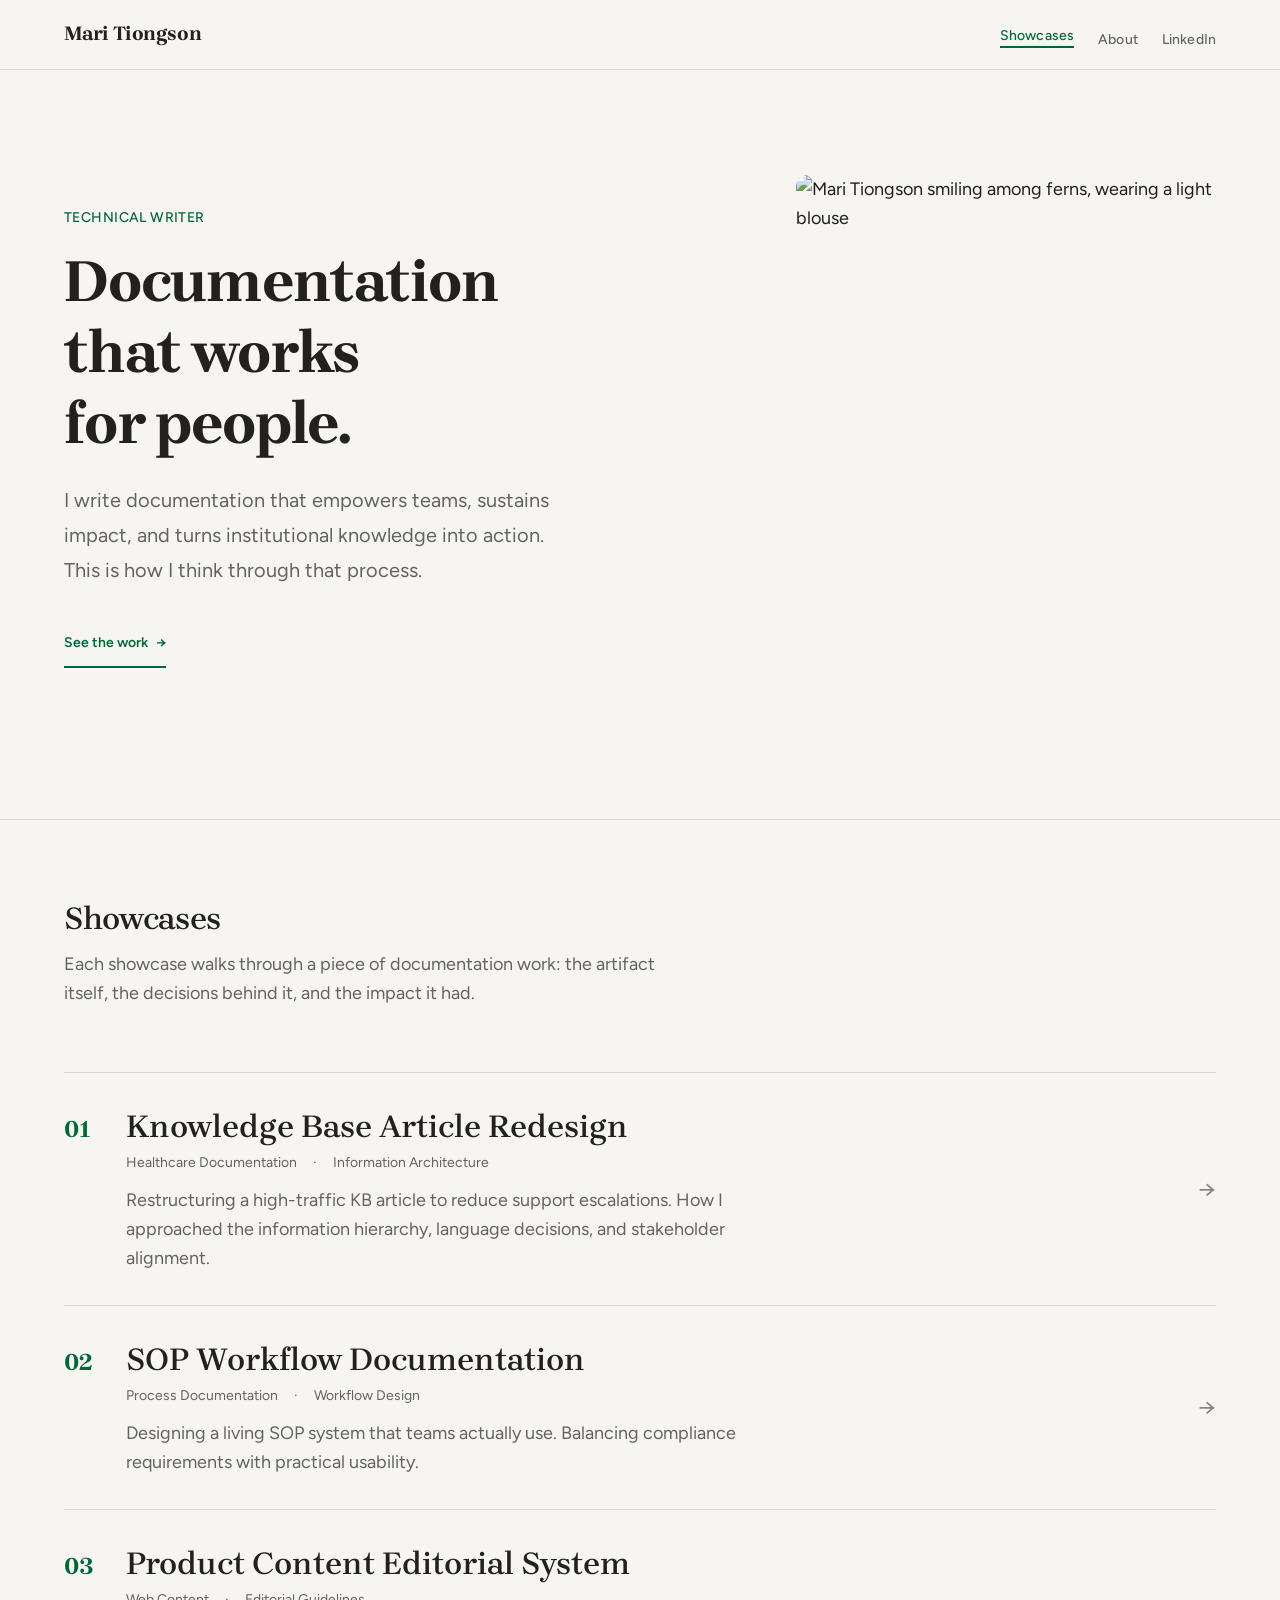
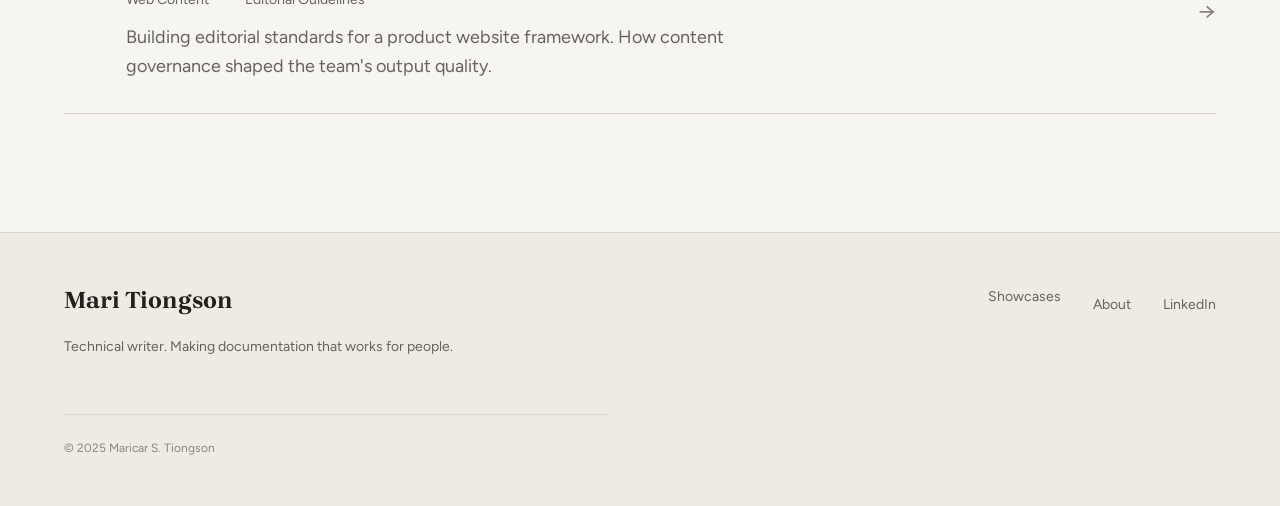
==== index.html @ 70fa8dd5 "feat: implement landing page layout and core interactive features including mobile navigation and sc" ====
<!DOCTYPE html>
<html lang="en">
<head>
  <meta charset="UTF-8">
  <meta name="viewport" content="width=device-width, initial-scale=1.0">
  <title>Mari Tiongson — Technical Writer</title>
  <meta name="description" content="Portfolio of Maricar S. Tiongson, a technical writer who makes documentation that empowers people. Explore process-driven showcases of documentation craft.">

  <!-- Fonts -->
  <link rel="preconnect" href="https://fonts.googleapis.com">
  <link rel="preconnect" href="https://fonts.gstatic.com" crossorigin>
  <link href="https://fonts.googleapis.com/css2?family=Brygada+1918:ital,wght@0,400;0,500;0,600;0,700;1,400;1,500&family=Figtree:wght@400;500;600;700&display=swap" rel="stylesheet">

  <!-- Styles -->
  <link rel="stylesheet" href="css/tokens.css">
  <link rel="stylesheet" href="css/base.css">
  <link rel="stylesheet" href="css/layout.css">
  <link rel="stylesheet" href="css/pages/landing.css">
</head>
<body>
  <div class="page">

    <!-- Skip link -->
    <a href="#main-content" class="skip-link">Skip to content</a>

    <!-- Navigation -->
    <nav class="nav" aria-label="Primary navigation">
      <div class="nav__inner">
        <a href="/" class="nav__name">Mari Tiongson</a>

        <button class="nav__toggle" aria-expanded="false" aria-controls="nav-links" aria-label="Toggle navigation menu">
          <span class="nav__toggle-line"></span>
          <span class="nav__toggle-line"></span>
          <span class="nav__toggle-line"></span>
        </button>

        <ul class="nav__links" id="nav-links" role="list">
          <li><a href="/" class="nav__link" aria-current="page">Showcases</a></li>
          <li><a href="about.html" class="nav__link">About</a></li>
          <li><a href="https://www.linkedin.com/in/maricarsarangay/" class="nav__link" rel="noopener noreferrer" target="_blank">LinkedIn</a></li>
        </ul>
      </div>
    </nav>

    <!-- Main content -->
    <main id="main-content" class="page__content">

      <!-- Hero -->
      <section class="hero" aria-labelledby="hero-title">
        <div class="hero__inner">
          <div class="hero__content">
            <p class="hero__label reveal">Technical Writer</p>
            <h1 id="hero-title" class="hero__title reveal" data-delay="1">
              Documentation that works for people.
            </h1>
            <p class="hero__description reveal" data-delay="2">
              I write documentation that empowers teams, sustains impact, and turns institutional knowledge into action. This is how I think through that process.
            </p>
            <a href="#showcases" class="hero__cta reveal" data-delay="3">
              See the work
              <span class="hero__cta-arrow" aria-hidden="true">→</span>
            </a>
          </div>
          <div class="hero__photo-wrapper reveal" data-delay="2">
            <img
              src="assets/mari-photo.jpg"
              alt="Mari Tiongson smiling among ferns, wearing a light blouse"
              class="hero__photo"
              width="420"
              height="525"
            >
          </div>
        </div>
      </section>

      <!-- Showcases -->
      <section id="showcases" class="showcases-intro" aria-labelledby="showcases-heading">
        <div class="showcases-intro__inner">
          <h2 id="showcases-heading" class="showcases-intro__heading reveal">Showcases</h2>
          <p class="showcases-intro__sub reveal" data-delay="1">
            Each showcase walks through a piece of documentation work: the artifact itself, the decisions behind it, and the impact it had.
          </p>
        </div>
      </section>

      <section class="showcase-list" aria-label="List of showcases">
        <div class="showcase-list__inner">

          <!-- Showcase 1 -->
          <a href="showcases/knowledge-base-redesign.html" class="showcase-entry reveal">
            <span class="showcase-entry__number" aria-hidden="true">01</span>
            <div class="showcase-entry__body">
              <h3 class="showcase-entry__title">Knowledge Base Article Redesign</h3>
              <div class="showcase-entry__meta">
                <span>Healthcare Documentation</span>
                <span>·</span>
                <span>Information Architecture</span>
              </div>
              <p class="showcase-entry__excerpt">
                Restructuring a high-traffic KB article to reduce support escalations. How I approached the information hierarchy, language decisions, and stakeholder alignment.
              </p>
            </div>
            <span class="showcase-entry__arrow" aria-hidden="true">→</span>
          </a>

          <!-- Showcase 2 (placeholder) -->
          <a href="#" class="showcase-entry reveal" data-delay="1" aria-disabled="true">
            <span class="showcase-entry__number" aria-hidden="true">02</span>
            <div class="showcase-entry__body">
              <h3 class="showcase-entry__title">SOP Workflow Documentation</h3>
              <div class="showcase-entry__meta">
                <span>Process Documentation</span>
                <span>·</span>
                <span>Workflow Design</span>
              </div>
              <p class="showcase-entry__excerpt">
                Designing a living SOP system that teams actually use. Balancing compliance requirements with practical usability.
              </p>
            </div>
            <span class="showcase-entry__arrow" aria-hidden="true">→</span>
          </a>

          <!-- Showcase 3 (placeholder) -->
          <a href="#" class="showcase-entry reveal" data-delay="2" aria-disabled="true">
            <span class="showcase-entry__number" aria-hidden="true">03</span>
            <div class="showcase-entry__body">
              <h3 class="showcase-entry__title">Product Content Editorial System</h3>
              <div class="showcase-entry__meta">
                <span>Web Content</span>
                <span>·</span>
                <span>Editorial Guidelines</span>
              </div>
              <p class="showcase-entry__excerpt">
                Building editorial standards for a product website framework. How content governance shaped the team's output quality.
              </p>
            </div>
            <span class="showcase-entry__arrow" aria-hidden="true">→</span>
          </a>

        </div>
      </section>

    </main>

    <!-- Footer -->
    <footer class="footer">
      <div class="footer__inner">
        <div class="footer__brand">
          <p class="footer__name">Mari Tiongson</p>
          <p class="footer__tagline">Technical writer. Making documentation that works for people.</p>
        </div>
        <ul class="footer__links" role="list">
          <li><a href="/" class="footer__link">Showcases</a></li>
          <li><a href="about.html" class="footer__link">About</a></li>
          <li><a href="https://www.linkedin.com/in/maricarsarangay/" class="footer__link" rel="noopener noreferrer" target="_blank">LinkedIn</a></li>
        </ul>
        <p class="footer__copy">© 2025 Maricar S. Tiongson</p>
      </div>
    </footer>

  </div>

  <script src="js/main.js"></script>
</body>
</html>
---- css/tokens.css ----
/* ============================================
   DESIGN TOKENS — Mari Portfolio
   A technical writer's portfolio.
   Grounded, generous, warm.
   ============================================ */

:root {
  /* ---- Color: Committed green strategy ---- */
  /* Primary: deep fern green, drawn from the botanical warmth of Mari's photo */
  --color-primary: oklch(0.45 0.12 155);
  --color-primary-hover: oklch(0.38 0.10 155);
  --color-primary-light: oklch(0.92 0.04 155);
  --color-primary-subtle: oklch(0.96 0.02 155);

  /* Surface: warm ivory, never pure white */
  --color-surface: oklch(0.97 0.005 80);
  --color-surface-raised: oklch(0.99 0.003 80);
  --color-surface-sunken: oklch(0.94 0.008 80);

  /* Text: warm near-black, never pure black */
  --color-text: oklch(0.25 0.01 80);
  --color-text-muted: oklch(0.50 0.01 80);
  --color-text-faint: oklch(0.62 0.008 80);
  --color-text-on-primary: oklch(0.97 0.005 155);

  /* Borders and separators */
  --color-border: oklch(0.88 0.01 80);
  --color-border-strong: oklch(0.78 0.01 80);

  /* Accent: selective terracotta warmth */
  --color-warm: oklch(0.62 0.14 50);
  --color-warm-light: oklch(0.90 0.06 50);

  /* Focus ring */
  --color-focus: oklch(0.55 0.15 155);

  /* ---- Typography ---- */
  --font-display: 'Brygada 1918', Georgia, 'Times New Roman', serif;
  --font-body: 'Figtree', system-ui, -apple-system, sans-serif;

  /* Scale: ~1.33 (perfect fourth) */
  --text-xs: 0.75rem;
  --text-sm: 0.875rem;
  --text-base: 1.125rem;
  --text-md: 1.25rem;
  --text-lg: clamp(1.25rem, 1.5vw + 0.5rem, 1.5rem);
  --text-xl: clamp(1.5rem, 2vw + 0.5rem, 2rem);
  --text-2xl: clamp(1.75rem, 2.5vw + 0.5rem, 2.5rem);
  --text-3xl: clamp(2rem, 3vw + 0.5rem, 3rem);
  --text-display: clamp(2.25rem, 4vw + 0.5rem, 3.75rem);

  /* Line heights */
  --leading-tight: 1.2;
  --leading-snug: 1.35;
  --leading-normal: 1.6;
  --leading-relaxed: 1.75;

  /* Font weights */
  --weight-regular: 400;
  --weight-medium: 500;
  --weight-semibold: 600;
  --weight-bold: 700;

  /* Measure */
  --measure-body: 68ch;
  --measure-narrow: 52ch;
  --measure-wide: 80ch;

  /* ---- Spacing ---- */
  /* Intentionally varied for rhythm */
  --space-2xs: 0.25rem;
  --space-xs: 0.5rem;
  --space-sm: 0.75rem;
  --space-md: 1rem;
  --space-lg: 1.5rem;
  --space-xl: 2rem;
  --space-2xl: 3rem;
  --space-3xl: clamp(3rem, 5vw + 1rem, 5rem);
  --space-4xl: clamp(4rem, 7vw + 1rem, 8rem);
  --space-section: clamp(4rem, 8vw + 1rem, 10rem);

  /* ---- Layout ---- */
  --page-max-width: 72rem;
  --page-gutter: clamp(1.25rem, 4vw, 3rem);

  /* ---- Motion ---- */
  --ease-out-expo: cubic-bezier(0.16, 1, 0.3, 1);
  --ease-out-quart: cubic-bezier(0.25, 1, 0.5, 1);
  --ease-out-quint: cubic-bezier(0.22, 1, 0.36, 1);
  --duration-fast: 150ms;
  --duration-normal: 300ms;
  --duration-slow: 500ms;
  --duration-reveal: 800ms;

  /* ---- Borders ---- */
  --radius-sm: 4px;
  --radius-md: 8px;
  --radius-lg: 12px;
}

/* Reduced motion: collapse durations */
@media (prefers-reduced-motion: reduce) {
  :root {
    --duration-fast: 0ms;
    --duration-normal: 0ms;
    --duration-slow: 0ms;
    --duration-reveal: 0ms;
  }
}
---- css/base.css ----
/* ============================================
   BASE — Reset, body defaults, typography
   ============================================ */

/* --- Minimal reset --- */
*,
*::before,
*::after {
  box-sizing: border-box;
  margin: 0;
  padding: 0;
}

html {
  scroll-behavior: smooth;
  -webkit-text-size-adjust: 100%;
  text-size-adjust: 100%;
}

@media (prefers-reduced-motion: reduce) {
  html {
    scroll-behavior: auto;
  }
}

body {
  font-family: var(--font-body);
  font-size: var(--text-base);
  font-weight: var(--weight-regular);
  line-height: var(--leading-normal);
  color: var(--color-text);
  background-color: var(--color-surface);
  -webkit-font-smoothing: antialiased;
  -moz-osx-font-smoothing: grayscale;
  text-rendering: optimizeLegibility;
}

/* --- Typography defaults --- */
h1, h2, h3, h4, h5, h6 {
  font-family: var(--font-display);
  font-weight: var(--weight-bold);
  line-height: var(--leading-tight);
  color: var(--color-text);
  text-wrap: balance;
}

h1 {
  font-size: var(--text-display);
  letter-spacing: -0.02em;
}

h2 {
  font-size: var(--text-2xl);
  font-weight: var(--weight-semibold);
  letter-spacing: -0.01em;
}

h3 {
  font-size: var(--text-xl);
  font-weight: var(--weight-semibold);
}

h4 {
  font-size: var(--text-lg);
  font-weight: var(--weight-medium);
}

p {
  max-width: var(--measure-body);
}

/* Readable defaults for body copy */
p + p {
  margin-top: var(--space-md);
}

/* --- Links --- */
a {
  color: var(--color-primary);
  text-decoration-thickness: 1px;
  text-underline-offset: 0.15em;
  transition: color var(--duration-fast) var(--ease-out-quart);
}

a:hover {
  color: var(--color-primary-hover);
}

/* --- Focus --- */
:focus-visible {
  outline: 2px solid var(--color-focus);
  outline-offset: 3px;
  border-radius: var(--radius-sm);
}

/* --- Images --- */
img {
  display: block;
  max-width: 100%;
  height: auto;
}

/* --- Lists --- */
ul, ol {
  padding-left: var(--space-lg);
}

li + li {
  margin-top: var(--space-xs);
}

/* --- Misc --- */
strong {
  font-weight: var(--weight-semibold);
}

blockquote {
  padding-left: var(--space-lg);
  border-left: 2px solid var(--color-border);
  color: var(--color-text-muted);
  font-style: italic;
}

hr {
  border: none;
  height: 1px;
  background-color: var(--color-border);
  margin: var(--space-2xl) 0;
}

/* --- Skip to content (a11y) --- */
.skip-link {
  position: absolute;
  top: -100%;
  left: var(--space-md);
  background: var(--color-primary);
  color: var(--color-text-on-primary);
  padding: var(--space-xs) var(--space-md);
  font-size: var(--text-sm);
  font-weight: var(--weight-medium);
  border-radius: 0 0 var(--radius-md) var(--radius-md);
  z-index: 1000;
  transition: top var(--duration-fast) var(--ease-out-quart);
}

.skip-link:focus {
  top: 0;
  outline: none;
}

/* --- Selection --- */
::selection {
  background-color: var(--color-primary-light);
  color: var(--color-text);
}

/* --- Utility: screen reader only --- */
.sr-only {
  position: absolute;
  width: 1px;
  height: 1px;
  padding: 0;
  margin: -1px;
  overflow: hidden;
  clip: rect(0, 0, 0, 0);
  white-space: nowrap;
  border-width: 0;
}
---- css/layout.css ----
/* ============================================
   LAYOUT — Navigation, footer, page structure
   ============================================ */

/* --- Page wrapper --- */
.page {
  min-height: 100dvh;
  display: flex;
  flex-direction: column;
}

.page__content {
  flex: 1;
}

/* --- Navigation --- */
.nav {
  position: sticky;
  top: 0;
  z-index: 100;
  background-color: oklch(0.97 0.005 80 / 0.92);
  backdrop-filter: blur(12px);
  -webkit-backdrop-filter: blur(12px);
  border-bottom: 1px solid var(--color-border);
  padding: var(--space-md) var(--page-gutter);
}

.nav__inner {
  max-width: var(--page-max-width);
  margin: 0 auto;
  display: flex;
  align-items: center;
  justify-content: space-between;
  gap: var(--space-lg);
}

.nav__name {
  font-family: var(--font-display);
  font-size: var(--text-md);
  font-weight: var(--weight-bold);
  color: var(--color-text);
  text-decoration: none;
  letter-spacing: -0.01em;
  transition: color var(--duration-fast) var(--ease-out-quart);
}

.nav__name:hover {
  color: var(--color-primary);
}

.nav__links {
  display: flex;
  align-items: center;
  gap: var(--space-lg);
  list-style: none;
  padding: 0;
}

.nav__link {
  font-size: var(--text-sm);
  font-weight: var(--weight-medium);
  color: var(--color-text-muted);
  text-decoration: none;
  letter-spacing: 0.01em;
  transition: color var(--duration-fast) var(--ease-out-quart);
  position: relative;
}

.nav__link::after {
  content: '';
  position: absolute;
  bottom: -4px;
  left: 0;
  width: 0;
  height: 2px;
  background-color: var(--color-primary);
  transition: width var(--duration-normal) var(--ease-out-expo);
}

.nav__link:hover {
  color: var(--color-text);
}

.nav__link:hover::after {
  width: 100%;
}

.nav__link[aria-current="page"] {
  color: var(--color-primary);
}

.nav__link[aria-current="page"]::after {
  width: 100%;
}

/* Mobile nav toggle */
.nav__toggle {
  display: none;
  background: none;
  border: none;
  cursor: pointer;
  padding: var(--space-xs);
  color: var(--color-text);
}

.nav__toggle-line {
  display: block;
  width: 20px;
  height: 2px;
  background-color: currentColor;
  transition: transform var(--duration-normal) var(--ease-out-expo),
              opacity var(--duration-fast) var(--ease-out-quart);
}

.nav__toggle-line + .nav__toggle-line {
  margin-top: 5px;
}

/* --- Mobile nav --- */
@media (max-width: 640px) {
  .nav__toggle {
    display: block;
  }

  .nav__links {
    position: absolute;
    top: 100%;
    left: 0;
    right: 0;
    flex-direction: column;
    align-items: flex-start;
    gap: 0;
    background-color: var(--color-surface);
    border-bottom: 1px solid var(--color-border);
    padding: 0 var(--page-gutter);
    max-height: 0;
    overflow: hidden;
    transition: max-height var(--duration-normal) var(--ease-out-expo),
                padding var(--duration-normal) var(--ease-out-expo);
  }

  .nav__links[data-open="true"] {
    max-height: 300px;
    padding: var(--space-md) var(--page-gutter) var(--space-lg);
  }

  .nav__link {
    padding: var(--space-sm) 0;
    font-size: var(--text-base);
  }

  .nav__link::after {
    display: none;
  }

  /* Hamburger animation */
  .nav__toggle[aria-expanded="true"] .nav__toggle-line:nth-child(1) {
    transform: translateY(7px) rotate(45deg);
  }

  .nav__toggle[aria-expanded="true"] .nav__toggle-line:nth-child(2) {
    opacity: 0;
  }

  .nav__toggle[aria-expanded="true"] .nav__toggle-line:nth-child(3) {
    transform: translateY(-7px) rotate(-45deg);
  }
}

/* --- Section wrapper --- */
.section {
  padding: var(--space-section) var(--page-gutter);
}

.section__inner {
  max-width: var(--page-max-width);
  margin: 0 auto;
}

/* --- Footer --- */
.footer {
  padding: var(--space-2xl) var(--page-gutter);
  border-top: 1px solid var(--color-border);
  background-color: var(--color-surface-sunken);
}

.footer__inner {
  max-width: var(--page-max-width);
  margin: 0 auto;
  display: flex;
  justify-content: space-between;
  align-items: flex-start;
  gap: var(--space-xl);
  flex-wrap: wrap;
}

.footer__brand {
  max-width: 36ch;
}

.footer__name {
  font-family: var(--font-display);
  font-size: var(--text-lg);
  font-weight: var(--weight-bold);
  color: var(--color-text);
  margin-bottom: var(--space-xs);
}

.footer__tagline {
  font-size: var(--text-sm);
  color: var(--color-text-muted);
  line-height: var(--leading-normal);
}

.footer__links {
  display: flex;
  gap: var(--space-xl);
  list-style: none;
  padding: 0;
}

.footer__link {
  font-size: var(--text-sm);
  color: var(--color-text-muted);
  text-decoration: none;
  transition: color var(--duration-fast) var(--ease-out-quart);
}

.footer__link:hover {
  color: var(--color-primary);
}

.footer__copy {
  width: 100%;
  padding-top: var(--space-lg);
  margin-top: var(--space-lg);
  border-top: 1px solid var(--color-border);
  font-size: var(--text-xs);
  color: var(--color-text-faint);
}

/* --- Reveal animation --- */
.reveal {
  opacity: 0;
  transform: translateY(20px);
  transition: opacity var(--duration-reveal) var(--ease-out-expo),
              transform var(--duration-reveal) var(--ease-out-expo);
}

.reveal.is-visible {
  opacity: 1;
  transform: translateY(0);
}

/* Staggered reveals */
.reveal[data-delay="1"] { transition-delay: 100ms; }
.reveal[data-delay="2"] { transition-delay: 200ms; }
.reveal[data-delay="3"] { transition-delay: 300ms; }
.reveal[data-delay="4"] { transition-delay: 400ms; }
---- css/pages/landing.css ----
/* ============================================
   LANDING PAGE
   ============================================ */

/* --- Hero: introduction, not self-promotion --- */
.hero {
  padding: var(--space-4xl) var(--page-gutter);
  padding-bottom: var(--space-section);
}

.hero__inner {
  max-width: var(--page-max-width);
  margin: 0 auto;
  display: grid;
  grid-template-columns: 1fr 1fr;
  gap: var(--space-3xl);
  align-items: center;
}

.hero__content {
  max-width: 42ch;
}

.hero__label {
  font-size: var(--text-sm);
  font-weight: var(--weight-medium);
  color: var(--color-primary);
  letter-spacing: 0.03em;
  margin-bottom: var(--space-md);
  text-transform: uppercase;
}

.hero__title {
  font-size: var(--text-display);
  font-weight: var(--weight-bold);
  line-height: var(--leading-tight);
  color: var(--color-text);
  margin-bottom: var(--space-lg);
}

.hero__description {
  font-size: var(--text-md);
  color: var(--color-text-muted);
  line-height: var(--leading-relaxed);
  max-width: 38ch;
  margin-bottom: var(--space-xl);
}

.hero__cta {
  display: inline-flex;
  align-items: center;
  gap: var(--space-xs);
  font-family: var(--font-body);
  font-size: var(--text-sm);
  font-weight: var(--weight-semibold);
  color: var(--color-primary);
  text-decoration: none;
  padding: var(--space-sm) 0;
  border-bottom: 2px solid var(--color-primary);
  transition: gap var(--duration-normal) var(--ease-out-expo),
              color var(--duration-fast) var(--ease-out-quart);
}

.hero__cta:hover {
  gap: var(--space-sm);
  color: var(--color-primary-hover);
}

.hero__cta-arrow {
  transition: transform var(--duration-normal) var(--ease-out-expo);
}

.hero__cta:hover .hero__cta-arrow {
  transform: translateX(4px);
}

/* Photo */
.hero__photo-wrapper {
  display: flex;
  justify-content: flex-end;
}

.hero__photo {
  width: 100%;
  max-width: 420px;
  aspect-ratio: 4 / 5;
  object-fit: cover;
  border-radius: var(--radius-lg);
  filter: saturate(0.9) contrast(1.02);
}

/* --- Showcases section on landing --- */
.showcases-intro {
  padding: var(--space-3xl) var(--page-gutter) var(--space-xl);
  border-top: 1px solid var(--color-border);
}

.showcases-intro__inner {
  max-width: var(--page-max-width);
  margin: 0 auto;
}

.showcases-intro__heading {
  font-size: var(--text-xl);
  font-weight: var(--weight-semibold);
  margin-bottom: var(--space-sm);
}

.showcases-intro__sub {
  font-size: var(--text-base);
  color: var(--color-text-muted);
  max-width: var(--measure-narrow);
}

/* --- Showcase entries (NOT identical cards) --- */
.showcase-list {
  padding: var(--space-xl) var(--page-gutter) var(--space-section);
}

.showcase-list__inner {
  max-width: var(--page-max-width);
  margin: 0 auto;
}

.showcase-entry {
  display: grid;
  grid-template-columns: auto 1fr auto;
  gap: var(--space-lg) var(--space-xl);
  align-items: baseline;
  padding: var(--space-xl) 0;
  border-bottom: 1px solid var(--color-border);
  text-decoration: none;
  color: inherit;
  transition: background-color var(--duration-normal) var(--ease-out-quart);
}

.showcase-entry:first-child {
  border-top: 1px solid var(--color-border);
}

.showcase-entry:hover {
  background-color: var(--color-primary-subtle);
  margin-inline: calc(-1 * var(--space-lg));
  padding-inline: var(--space-lg);
  border-radius: var(--radius-md);
  border-color: transparent;
}

.showcase-entry:hover + .showcase-entry {
  border-top-color: transparent;
}

.showcase-entry__number {
  font-family: var(--font-display);
  font-size: var(--text-lg);
  font-weight: var(--weight-bold);
  color: var(--color-primary);
  min-width: 2ch;
}

.showcase-entry__body {
  display: flex;
  flex-direction: column;
  gap: var(--space-2xs);
}

.showcase-entry__title {
  font-family: var(--font-display);
  font-size: var(--text-xl);
  font-weight: var(--weight-semibold);
  color: var(--color-text);
  line-height: var(--leading-snug);
  transition: color var(--duration-fast) var(--ease-out-quart);
}

.showcase-entry:hover .showcase-entry__title {
  color: var(--color-primary);
}

.showcase-entry__meta {
  font-size: var(--text-sm);
  color: var(--color-text-muted);
  display: flex;
  gap: var(--space-md);
  flex-wrap: wrap;
}

.showcase-entry__excerpt {
  font-size: var(--text-base);
  color: var(--color-text-muted);
  max-width: var(--measure-narrow);
  margin-top: var(--space-xs);
  line-height: var(--leading-normal);
}

.showcase-entry__arrow {
  font-size: var(--text-lg);
  color: var(--color-text-faint);
  align-self: center;
  transition: transform var(--duration-normal) var(--ease-out-expo),
              color var(--duration-fast) var(--ease-out-quart);
}

.showcase-entry:hover .showcase-entry__arrow {
  transform: translateX(6px);
  color: var(--color-primary);
}

/* --- Responsive --- */
@media (max-width: 768px) {
  .hero__inner {
    grid-template-columns: 1fr;
    gap: var(--space-2xl);
  }

  .hero__photo-wrapper {
    justify-content: center;
    order: -1;
  }

  .hero__photo {
    max-width: 280px;
  }

  .hero__content {
    max-width: none;
  }

  .showcase-entry {
    grid-template-columns: auto 1fr;
  }

  .showcase-entry__arrow {
    display: none;
  }
}

@media (max-width: 480px) {
  .showcase-entry {
    grid-template-columns: 1fr;
    gap: var(--space-sm);
  }

  .showcase-entry__number {
    font-size: var(--text-sm);
    color: var(--color-text-faint);
  }
}
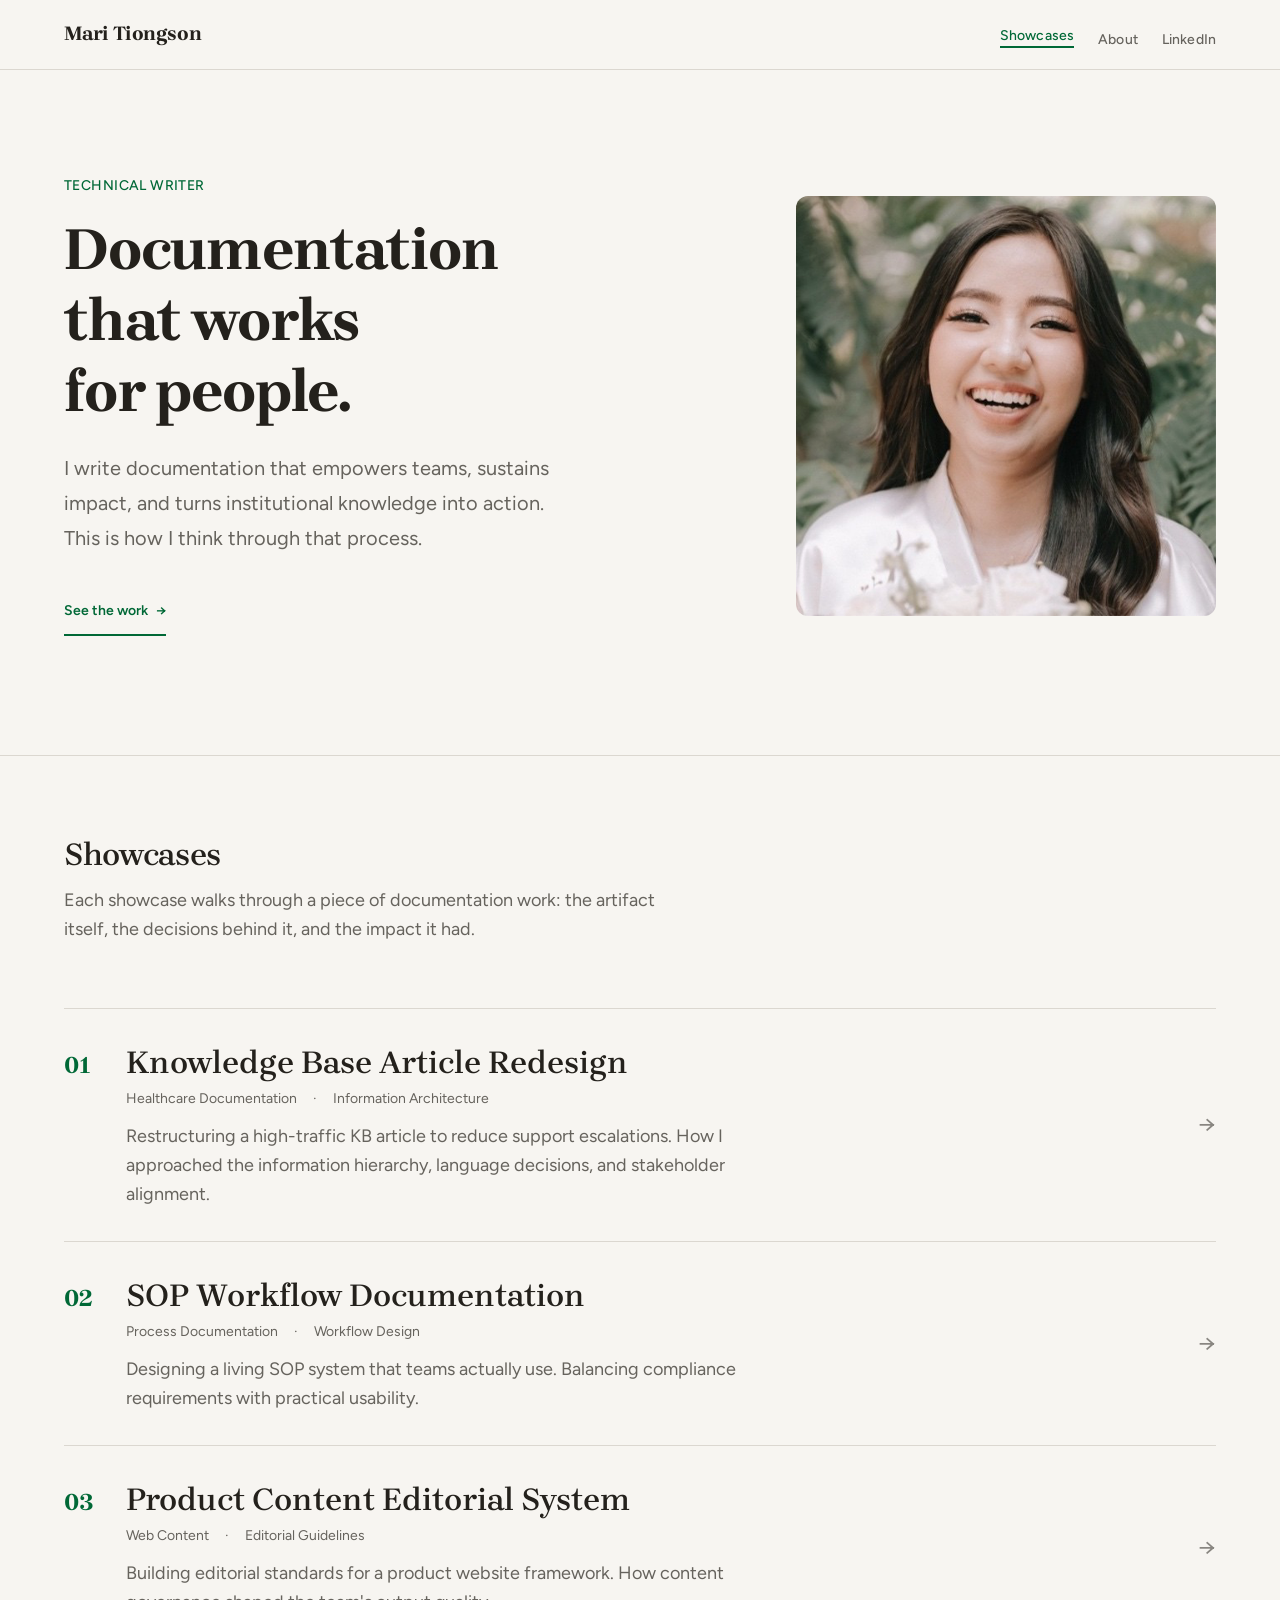
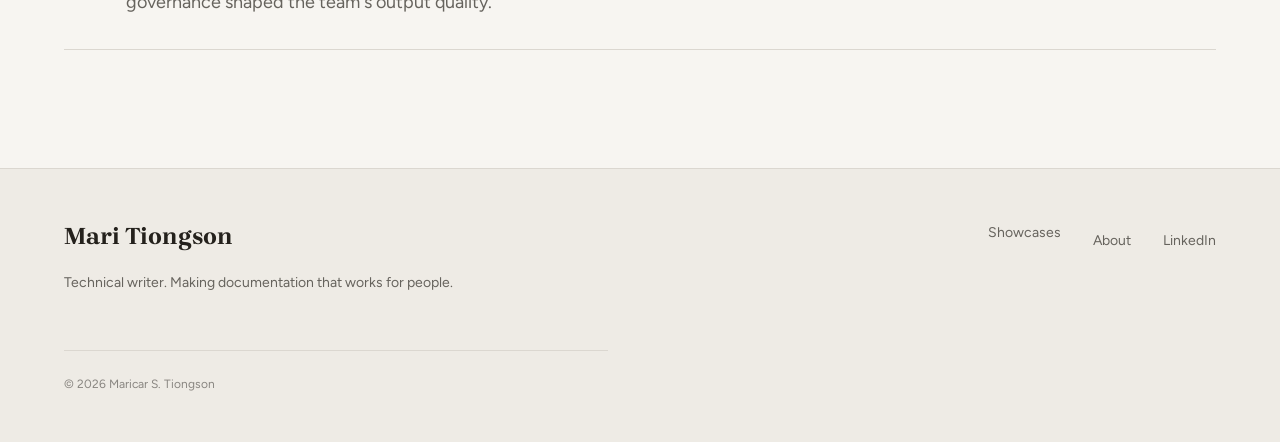
==== commit 7e827a37: "polish: Phase 6 — favicon, OG meta, print styles, reveal improvements, photo integration" ====
--- a/index.html
+++ b/index.html
@@ -5,6 +5,16 @@
   <meta name="viewport" content="width=device-width, initial-scale=1.0">
   <title>Mari Tiongson — Technical Writer</title>
   <meta name="description" content="Portfolio of Maricar S. Tiongson, a technical writer who makes documentation that empowers people. Explore process-driven showcases of documentation craft.">
+  <meta name="theme-color" content="#3a7a4e">
+
+  <!-- Favicon -->
+  <link rel="icon" href="assets/favicon.svg" type="image/svg+xml">
+
+  <!-- Open Graph -->
+  <meta property="og:title" content="Mari Tiongson — Technical Writer">
+  <meta property="og:description" content="Documentation that works for people. Process-driven showcases of documentation craft.">
+  <meta property="og:type" content="website">
+  <meta property="og:image" content="assets/mari-photo.jpg">
 
   <!-- Fonts -->
   <link rel="preconnect" href="https://fonts.googleapis.com">
@@ -64,10 +74,11 @@
           <div class="hero__photo-wrapper reveal" data-delay="2">
             <img
               src="assets/mari-photo.jpg"
-              alt="Mari Tiongson smiling among ferns, wearing a light blouse"
+              alt="Mari Tiongson smiling warmly among ferns, wearing a light blouse"
               class="hero__photo"
               width="420"
-              height="525"
+              height="420"
+              loading="eager"
             >
           </div>
         </div>
--- a/css/base.css
+++ b/css/base.css
@@ -166,3 +166,37 @@
   white-space: nowrap;
   border-width: 0;
 }
+
+/* --- Print --- */
+@media print {
+  .nav,
+  .footer,
+  .skip-link,
+  .showcase-nav {
+    display: none;
+  }
+
+  body {
+    font-size: 12pt;
+    line-height: 1.5;
+    color: #222;
+    background: white;
+  }
+
+  .reveal {
+    opacity: 1 !important;
+    transform: none !important;
+  }
+
+  a[href]::after {
+    content: ' (' attr(href) ')';
+    font-size: 0.8em;
+    color: #666;
+  }
+
+  a[href^="#"]::after,
+  a[href^="javascript"]::after {
+    content: '';
+  }
+}
+
--- a/css/pages/landing.css
+++ b/css/pages/landing.css
@@ -83,7 +83,7 @@
 .hero__photo {
   width: 100%;
   max-width: 420px;
-  aspect-ratio: 4 / 5;
+  aspect-ratio: 1 / 1;
   object-fit: cover;
   border-radius: var(--radius-lg);
   filter: saturate(0.9) contrast(1.02);
